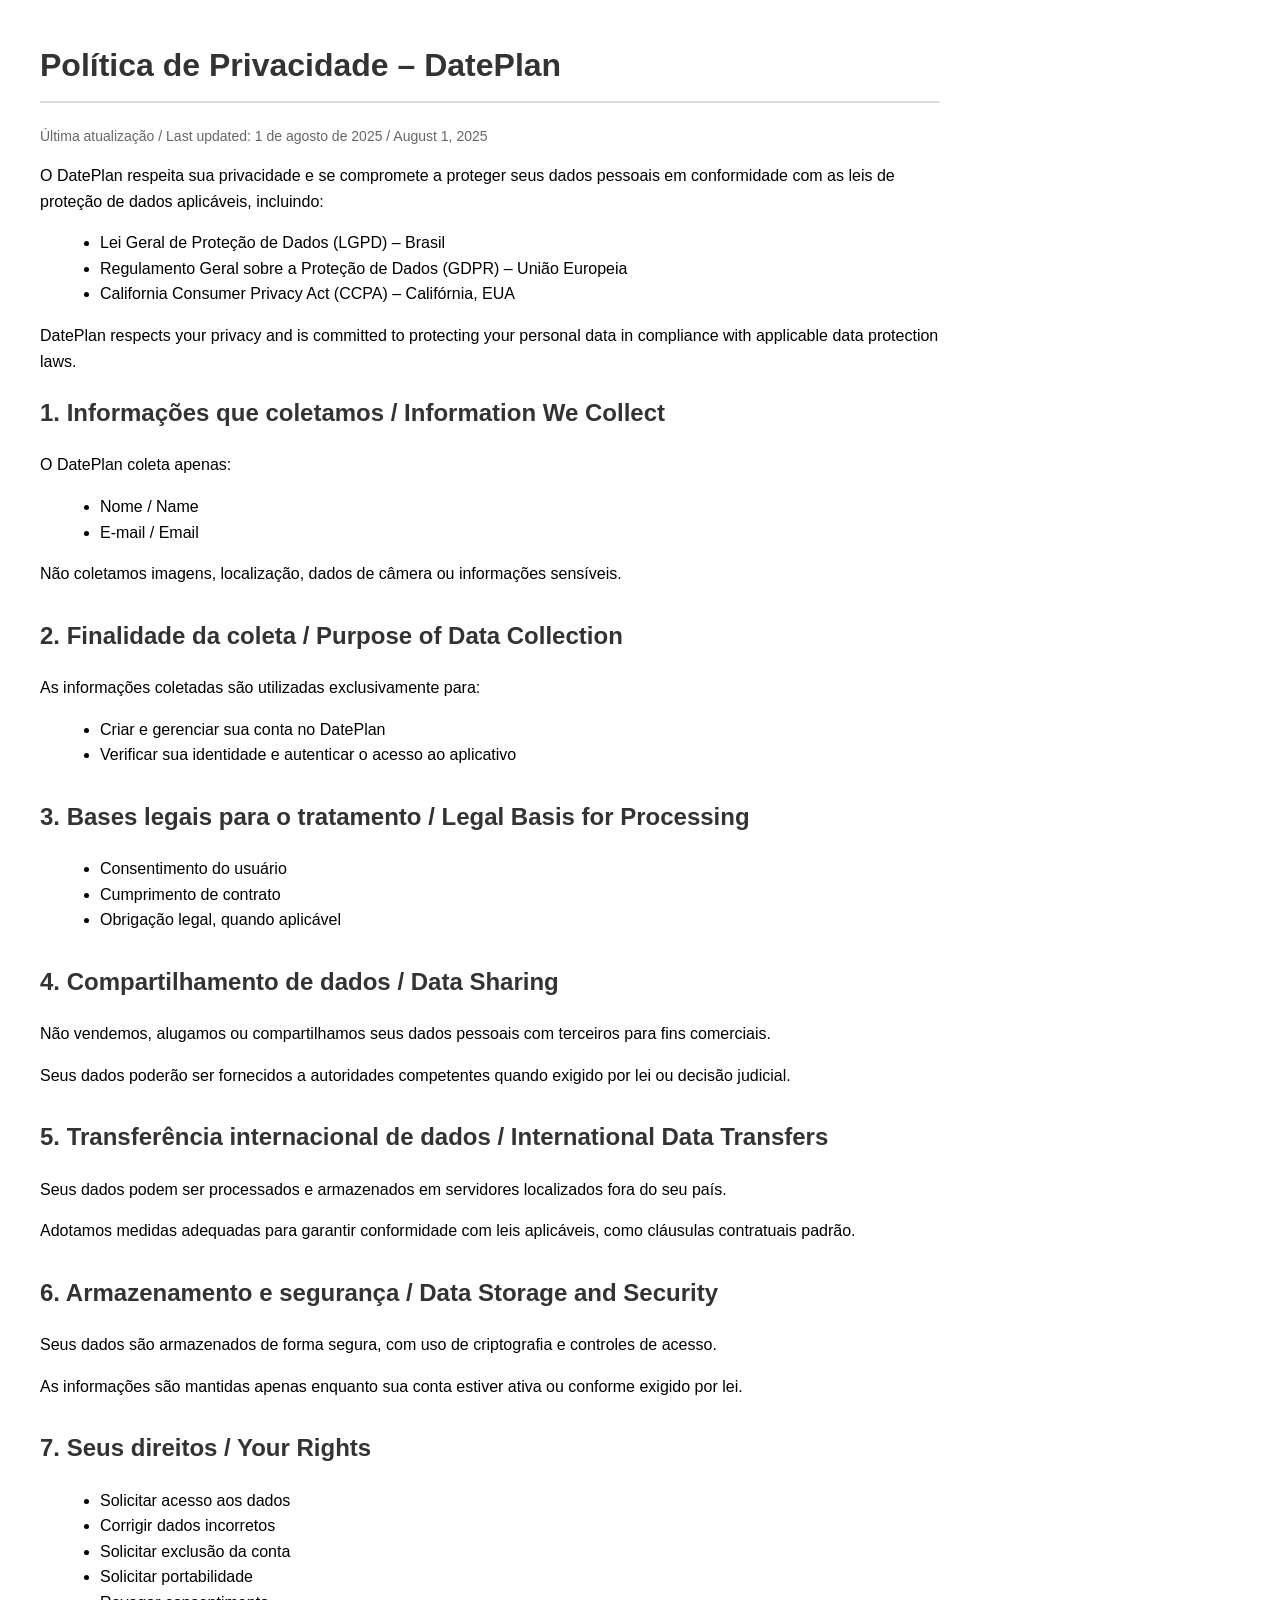
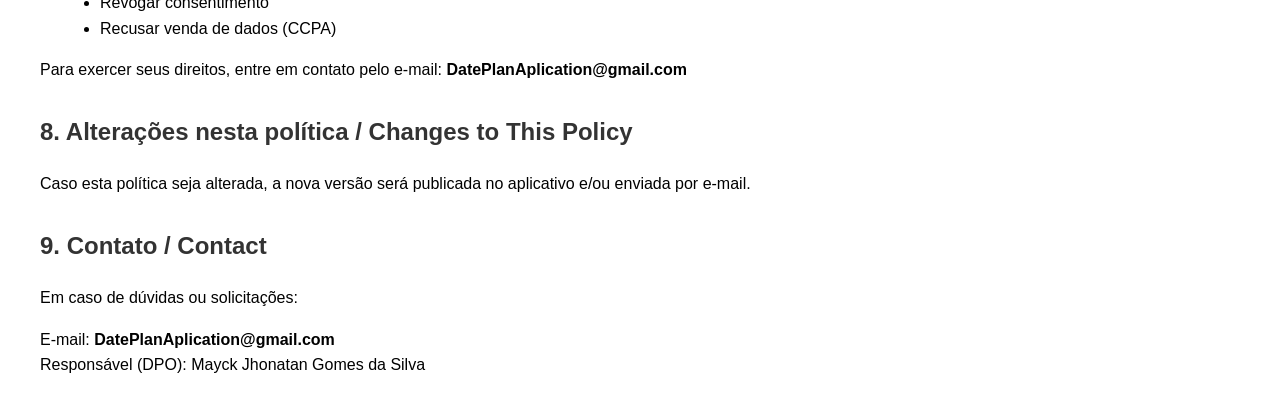
==== composeApp/src/webMain/resources/policy-privacy.html @ c779b58e "feat: added app-ads.txt and policy-privacy.html" ====
<!DOCTYPE html>
<html lang="pt-BR">
<head>
    <meta charset="UTF-8">
    <meta name="viewport" content="width=device-width, initial-scale=1.0">
    <title>Política de Privacidade – DatePlan</title>
    <style>
        body {
            font-family: Arial, sans-serif;
            line-height: 1.6;
            margin: 40px;
            max-width: 900px;
        }
        h1, h2 {
            color: #333;
        }
        h1 {
            border-bottom: 2px solid #ddd;
            padding-bottom: 10px;
        }
        section {
            margin-bottom: 30px;
        }
        ul {
            margin-left: 20px;
        }
        .subtitle {
            color: #666;
            font-size: 14px;
        }
    </style>
</head>
<body>

<h1>Política de Privacidade – DatePlan</h1>
<p class="subtitle">
    Última atualização / Last updated: 1 de agosto de 2025 / August 1, 2025
</p>

<p>
O DatePlan respeita sua privacidade e se compromete a proteger seus dados pessoais em conformidade com as leis de proteção de dados aplicáveis, incluindo:
</p>

<ul>
    <li>Lei Geral de Proteção de Dados (LGPD) – Brasil</li>
    <li>Regulamento Geral sobre a Proteção de Dados (GDPR) – União Europeia</li>
    <li>California Consumer Privacy Act (CCPA) – Califórnia, EUA</li>
</ul>

<p>
DatePlan respects your privacy and is committed to protecting your personal data in compliance with applicable data protection laws.
</p>

<section>
    <h2>1. Informações que coletamos / Information We Collect</h2>
    <p>O DatePlan coleta apenas:</p>
    <ul>
        <li>Nome / Name</li>
        <li>E-mail / Email</li>
    </ul>
    <p>Não coletamos imagens, localização, dados de câmera ou informações sensíveis.</p>
</section>

<section>
    <h2>2. Finalidade da coleta / Purpose of Data Collection</h2>
    <p>As informações coletadas são utilizadas exclusivamente para:</p>
    <ul>
        <li>Criar e gerenciar sua conta no DatePlan</li>
        <li>Verificar sua identidade e autenticar o acesso ao aplicativo</li>
    </ul>
</section>

<section>
    <h2>3. Bases legais para o tratamento / Legal Basis for Processing</h2>
    <ul>
        <li>Consentimento do usuário</li>
        <li>Cumprimento de contrato</li>
        <li>Obrigação legal, quando aplicável</li>
    </ul>
</section>

<section>
    <h2>4. Compartilhamento de dados / Data Sharing</h2>
    <p>
        Não vendemos, alugamos ou compartilhamos seus dados pessoais com terceiros para fins comerciais.
    </p>
    <p>
        Seus dados poderão ser fornecidos a autoridades competentes quando exigido por lei ou decisão judicial.
    </p>
</section>

<section>
    <h2>5. Transferência internacional de dados / International Data Transfers</h2>
    <p>
        Seus dados podem ser processados e armazenados em servidores localizados fora do seu país.
    </p>
    <p>
        Adotamos medidas adequadas para garantir conformidade com leis aplicáveis, como cláusulas contratuais padrão.
    </p>
</section>

<section>
    <h2>6. Armazenamento e segurança / Data Storage and Security</h2>
    <p>
        Seus dados são armazenados de forma segura, com uso de criptografia e controles de acesso.
    </p>
    <p>
        As informações são mantidas apenas enquanto sua conta estiver ativa ou conforme exigido por lei.
    </p>
</section>

<section>
    <h2>7. Seus direitos / Your Rights</h2>
    <ul>
        <li>Solicitar acesso aos dados</li>
        <li>Corrigir dados incorretos</li>
        <li>Solicitar exclusão da conta</li>
        <li>Solicitar portabilidade</li>
        <li>Revogar consentimento</li>
        <li>Recusar venda de dados (CCPA)</li>
    </ul>
    <p>
        Para exercer seus direitos, entre em contato pelo e-mail:
        <strong>DatePlanAplication@gmail.com</strong>
    </p>
</section>

<section>
    <h2>8. Alterações nesta política / Changes to This Policy</h2>
    <p>
        Caso esta política seja alterada, a nova versão será publicada no aplicativo e/ou enviada por e-mail.
    </p>
</section>

<section>
    <h2>9. Contato / Contact</h2>
    <p>
        Em caso de dúvidas ou solicitações:
    </p>
    <p>
        E-mail: <strong>DatePlanAplication@gmail.com</strong><br>
        Responsável (DPO): Mayck Jhonatan Gomes da Silva
    </p>
</section>

</body>
</html>
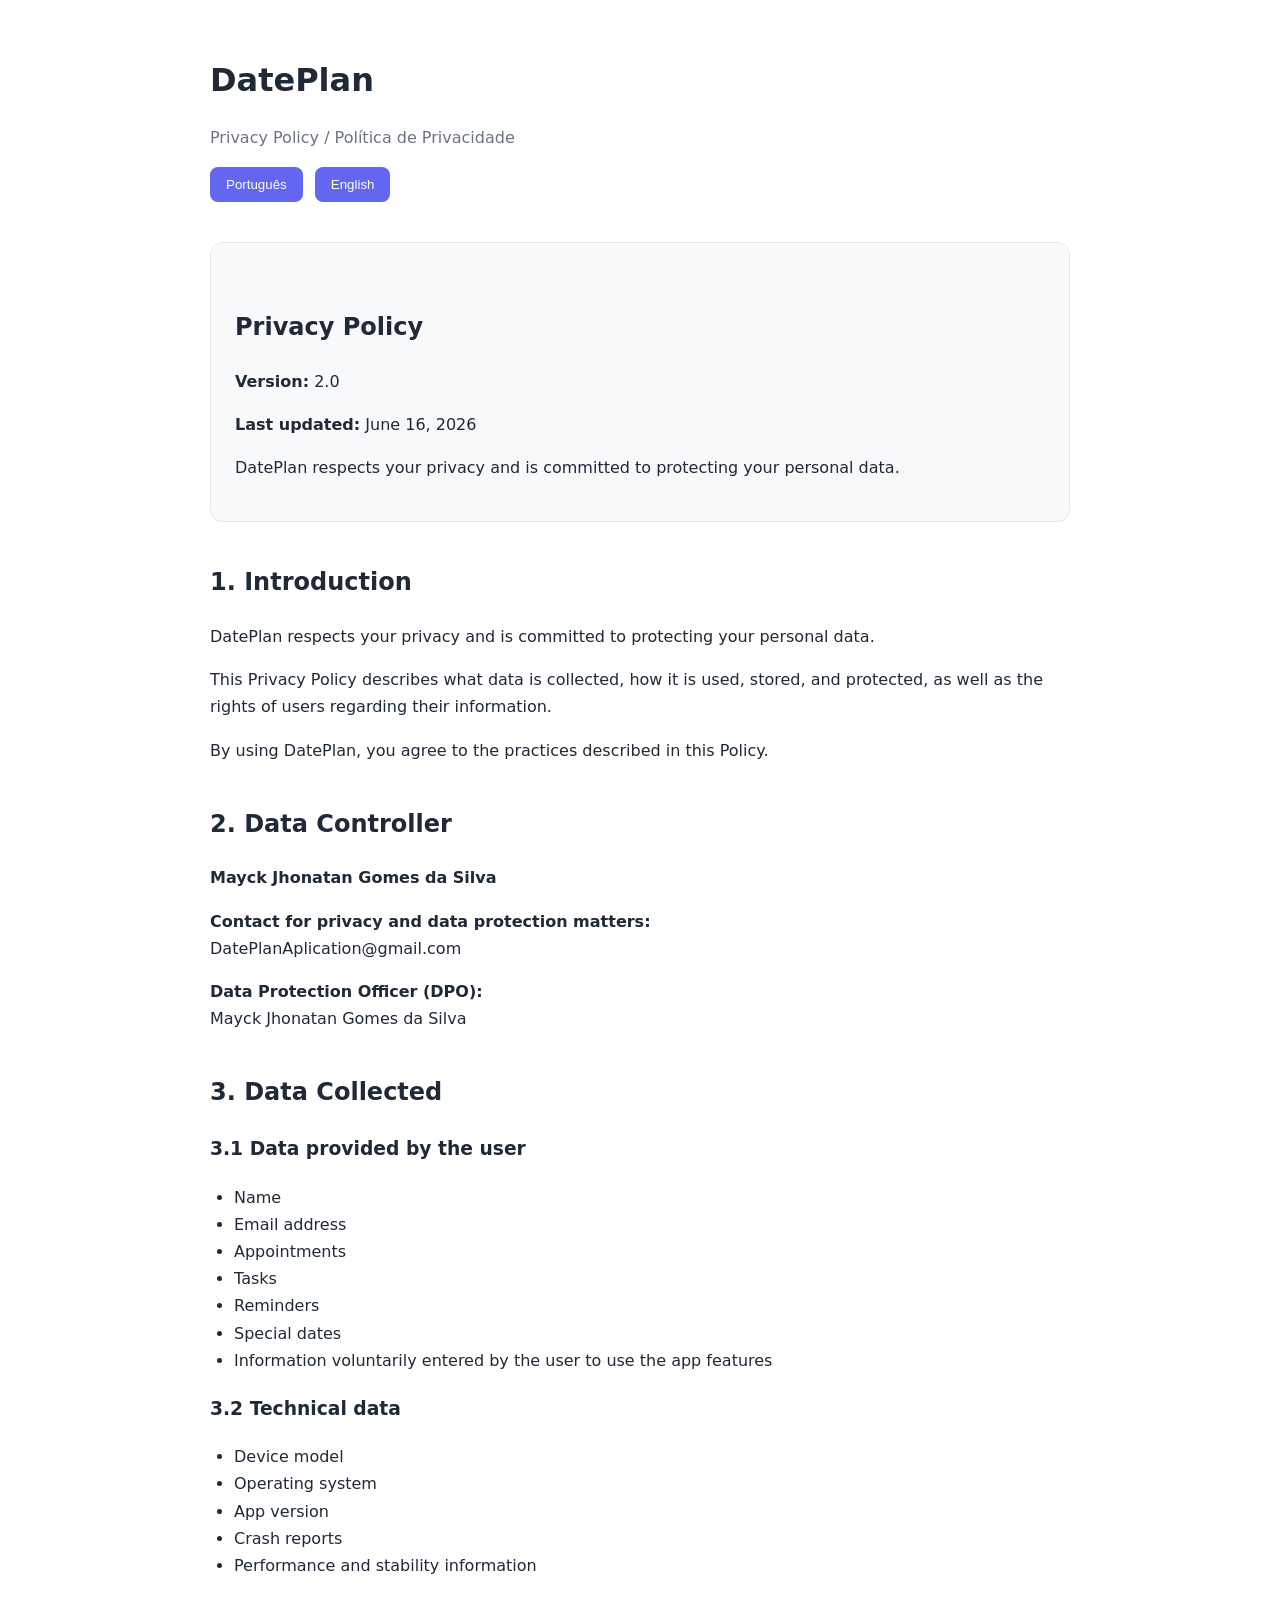
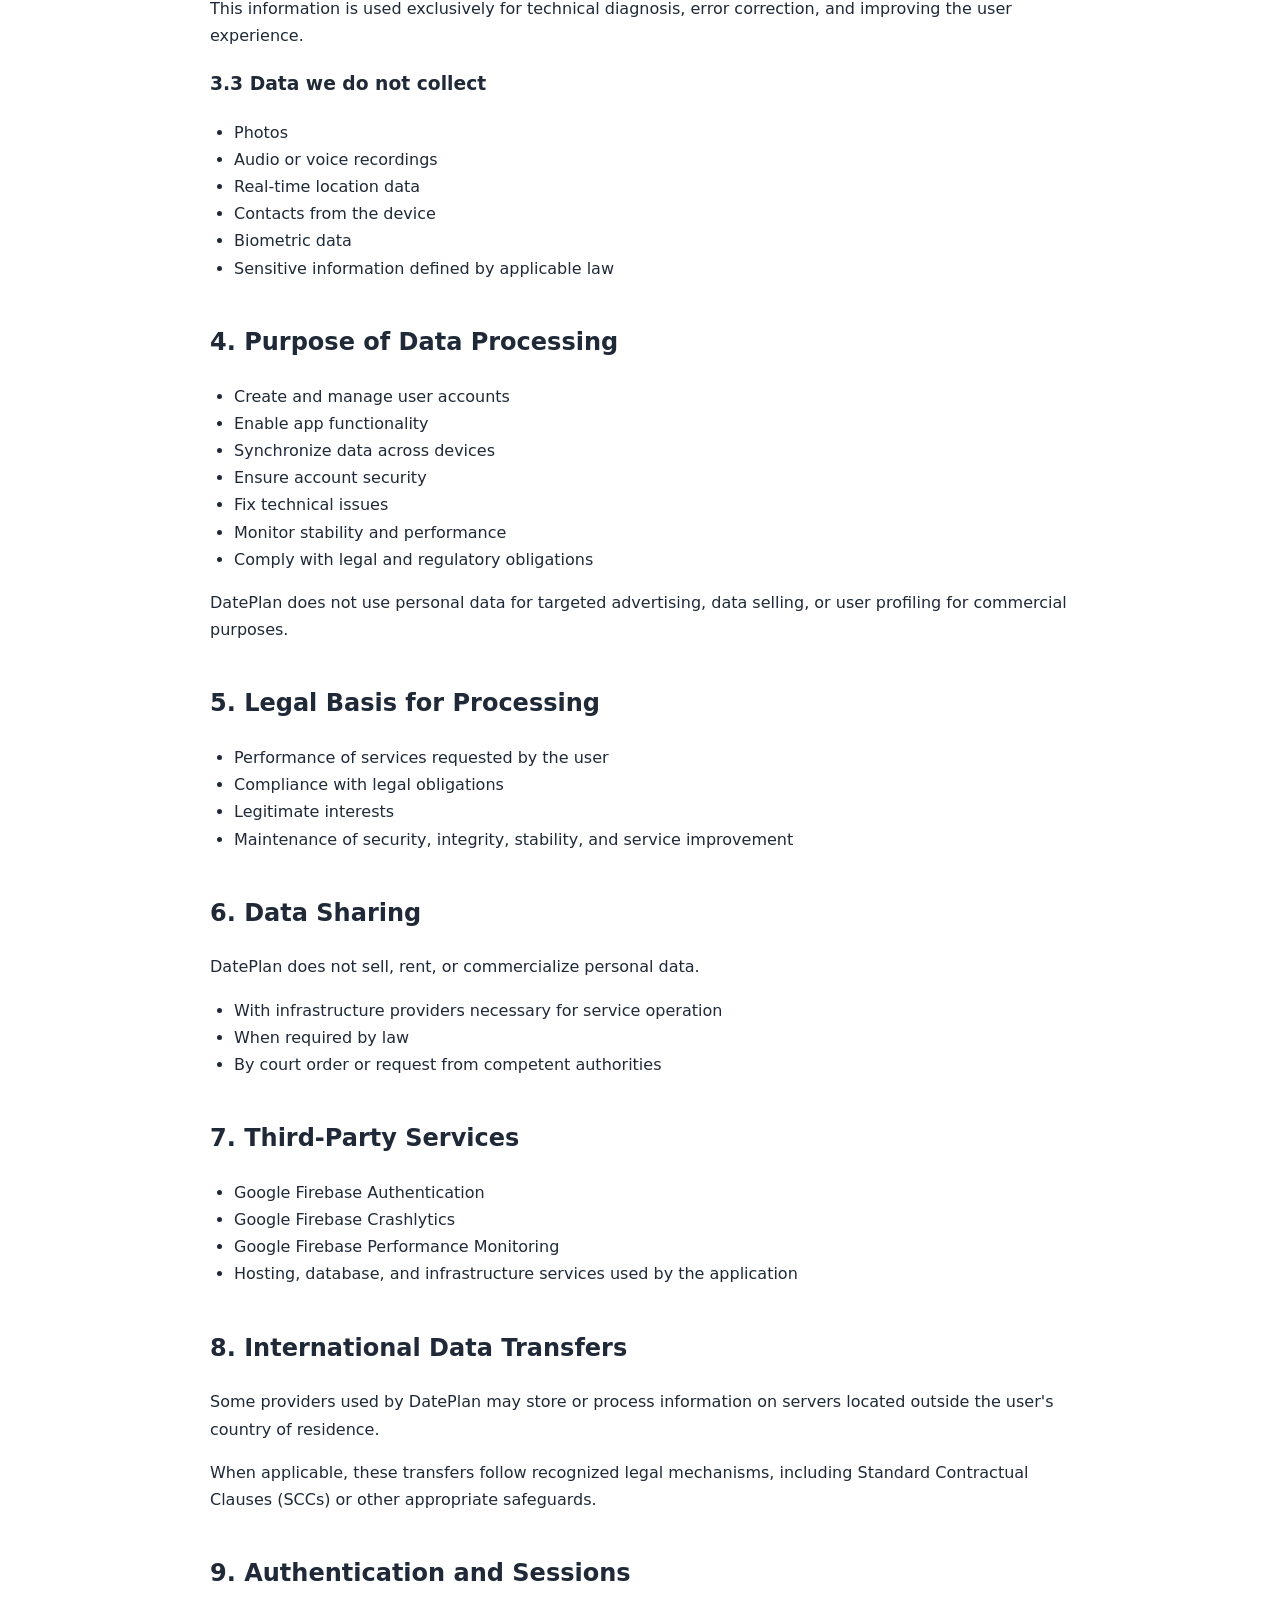
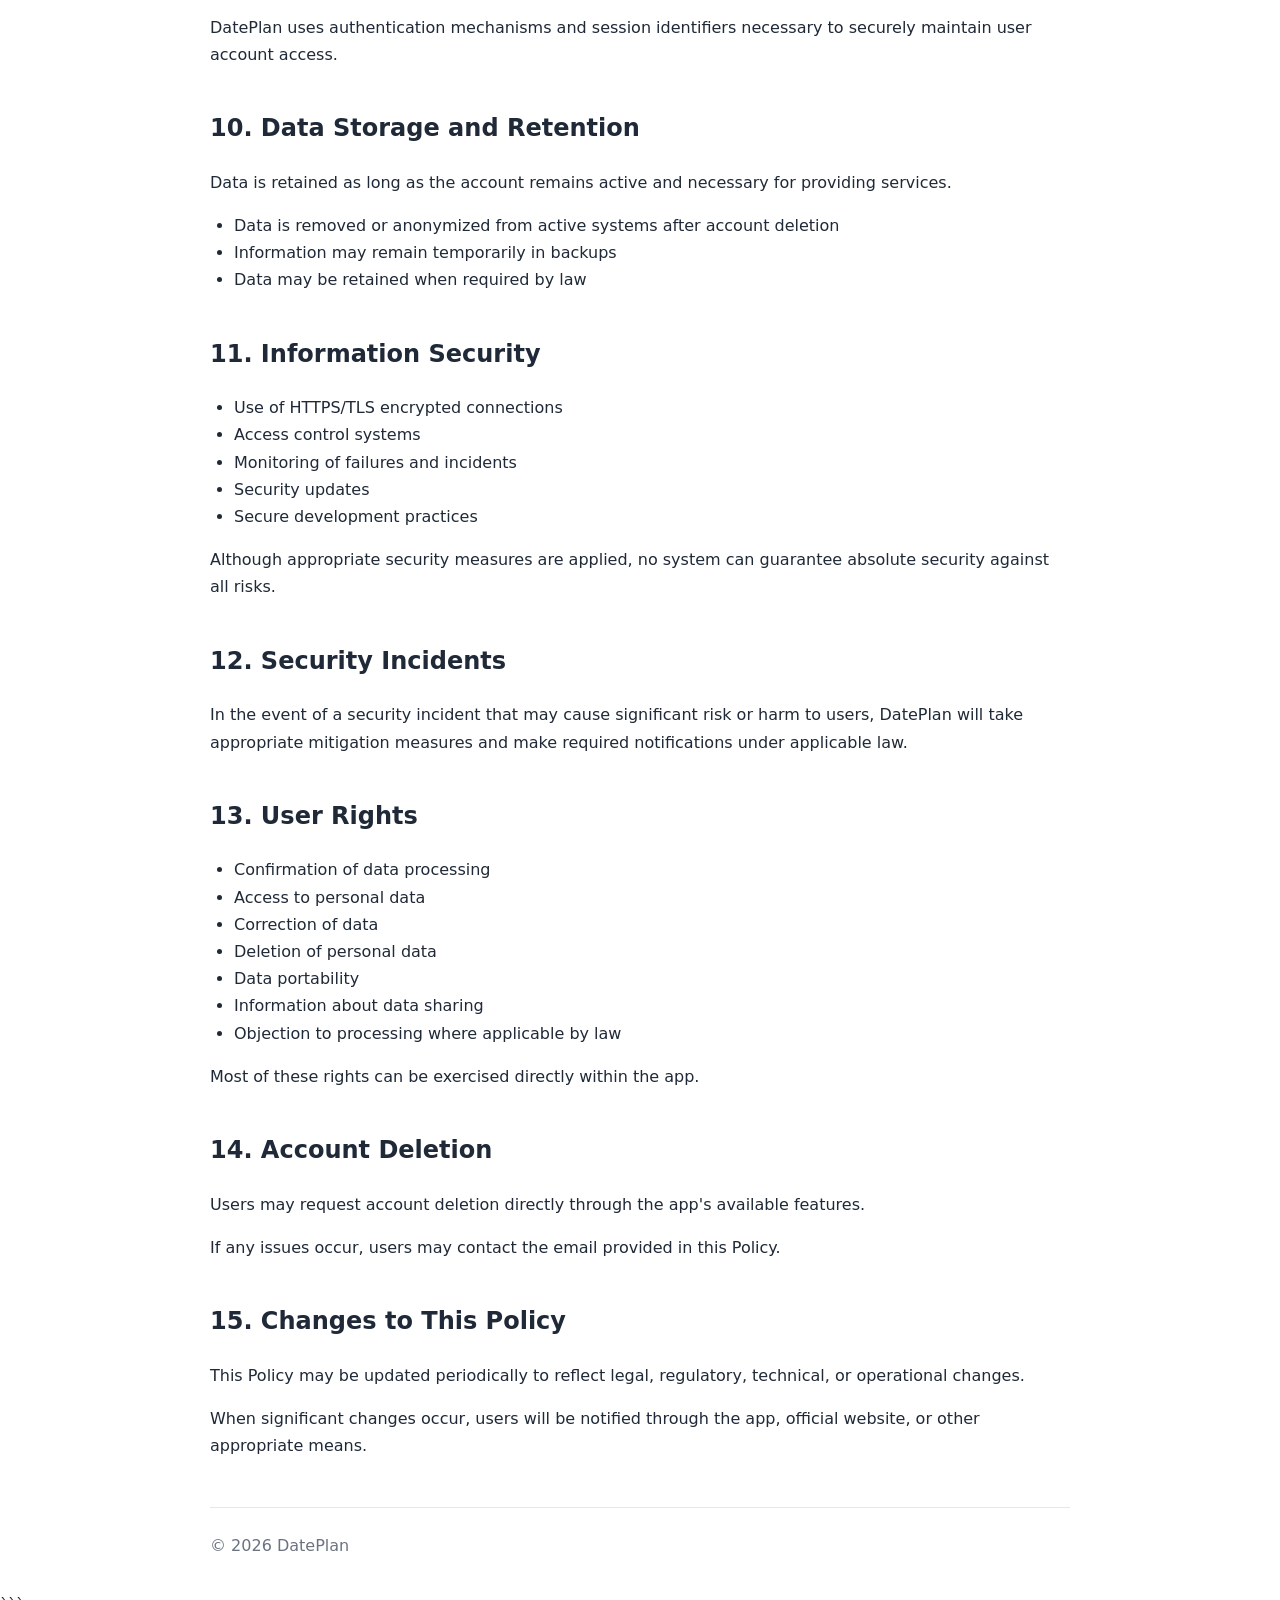
==== commit 767c801a: "feat: update policy privacy feat: added terms of use" ====
--- a/composeApp/src/webMain/resources/policy-privacy.html
+++ b/composeApp/src/webMain/resources/policy-privacy.html
@@ -3,145 +3,457 @@
 <head>
     <meta charset="UTF-8">
     <meta name="viewport" content="width=device-width, initial-scale=1.0">
-    <title>Política de Privacidade – DatePlan</title>
+
+    <title>DatePlan Privacy Policy</title>
+
     <style>
-        body {
-            font-family: Arial, sans-serif;
-            line-height: 1.6;
-            margin: 40px;
-            max-width: 900px;
-        }
-        h1, h2 {
-            color: #333;
-        }
-        h1 {
-            border-bottom: 2px solid #ddd;
-            padding-bottom: 10px;
-        }
-        section {
-            margin-bottom: 30px;
-        }
-        ul {
-            margin-left: 20px;
-        }
-        .subtitle {
-            color: #666;
-            font-size: 14px;
+        :root{
+            --bg:#ffffff;
+            --surface:#f8f9fa;
+            --text:#1f2937;
+            --secondary:#6b7280;
+            --border:#e5e7eb;
+            --accent:#6366f1;
+        }
+
+        @media (prefers-color-scheme: dark){
+            :root{
+                --bg:#0f172a;
+                --surface:#1e293b;
+                --text:#f8fafc;
+                --secondary:#94a3b8;
+                --border:#334155;
+                --accent:#818cf8;
+            }
+        }
+
+        *{
+            box-sizing:border-box;
+        }
+
+        body{
+            margin:0;
+            font-family:system-ui,-apple-system,BlinkMacSystemFont,sans-serif;
+            background:var(--bg);
+            color:var(--text);
+            line-height:1.7;
+        }
+
+        .container{
+            max-width:900px;
+            margin:auto;
+            padding:32px 20px;
+        }
+
+        header{
+            margin-bottom:40px;
+        }
+
+        h1{
+            margin-bottom:8px;
+        }
+
+        .subtitle{
+            color:var(--secondary);
+        }
+
+        .card{
+            background:var(--surface);
+            border:1px solid var(--border);
+            border-radius:12px;
+            padding:24px;
+            margin-bottom:24px;
+        }
+
+        h2{
+            margin-top:40px;
+        }
+
+        ul{
+            padding-left:24px;
+        }
+
+        .language-selector{
+            display:flex;
+            gap:12px;
+            margin-top:16px;
+        }
+
+        button{
+            border:none;
+            cursor:pointer;
+            padding:10px 16px;
+            border-radius:8px;
+            background:var(--accent);
+            color:white;
+        }
+
+        .hidden{
+            display:none;
+        }
+
+        footer{
+            margin-top:48px;
+            padding-top:24px;
+            border-top:1px solid var(--border);
+            color:var(--secondary);
         }
     </style>
 </head>
+
 <body>
 
-<h1>Política de Privacidade – DatePlan</h1>
-<p class="subtitle">
-    Última atualização / Last updated: 1 de agosto de 2025 / August 1, 2025
-</p>
-
-<p>
-O DatePlan respeita sua privacidade e se compromete a proteger seus dados pessoais em conformidade com as leis de proteção de dados aplicáveis, incluindo:
-</p>
-
-<ul>
-    <li>Lei Geral de Proteção de Dados (LGPD) – Brasil</li>
-    <li>Regulamento Geral sobre a Proteção de Dados (GDPR) – União Europeia</li>
-    <li>California Consumer Privacy Act (CCPA) – Califórnia, EUA</li>
-</ul>
-
-<p>
-DatePlan respects your privacy and is committed to protecting your personal data in compliance with applicable data protection laws.
-</p>
-
-<section>
-    <h2>1. Informações que coletamos / Information We Collect</h2>
-    <p>O DatePlan coleta apenas:</p>
-    <ul>
-        <li>Nome / Name</li>
-        <li>E-mail / Email</li>
-    </ul>
-    <p>Não coletamos imagens, localização, dados de câmera ou informações sensíveis.</p>
-</section>
-
-<section>
-    <h2>2. Finalidade da coleta / Purpose of Data Collection</h2>
-    <p>As informações coletadas são utilizadas exclusivamente para:</p>
-    <ul>
-        <li>Criar e gerenciar sua conta no DatePlan</li>
-        <li>Verificar sua identidade e autenticar o acesso ao aplicativo</li>
-    </ul>
-</section>
-
-<section>
-    <h2>3. Bases legais para o tratamento / Legal Basis for Processing</h2>
-    <ul>
-        <li>Consentimento do usuário</li>
-        <li>Cumprimento de contrato</li>
-        <li>Obrigação legal, quando aplicável</li>
-    </ul>
-</section>
-
-<section>
-    <h2>4. Compartilhamento de dados / Data Sharing</h2>
-    <p>
-        Não vendemos, alugamos ou compartilhamos seus dados pessoais com terceiros para fins comerciais.
-    </p>
-    <p>
-        Seus dados poderão ser fornecidos a autoridades competentes quando exigido por lei ou decisão judicial.
-    </p>
-</section>
-
-<section>
-    <h2>5. Transferência internacional de dados / International Data Transfers</h2>
-    <p>
-        Seus dados podem ser processados e armazenados em servidores localizados fora do seu país.
-    </p>
-    <p>
-        Adotamos medidas adequadas para garantir conformidade com leis aplicáveis, como cláusulas contratuais padrão.
-    </p>
-</section>
-
-<section>
-    <h2>6. Armazenamento e segurança / Data Storage and Security</h2>
-    <p>
-        Seus dados são armazenados de forma segura, com uso de criptografia e controles de acesso.
-    </p>
-    <p>
-        As informações são mantidas apenas enquanto sua conta estiver ativa ou conforme exigido por lei.
-    </p>
-</section>
-
-<section>
-    <h2>7. Seus direitos / Your Rights</h2>
-    <ul>
-        <li>Solicitar acesso aos dados</li>
-        <li>Corrigir dados incorretos</li>
-        <li>Solicitar exclusão da conta</li>
-        <li>Solicitar portabilidade</li>
-        <li>Revogar consentimento</li>
-        <li>Recusar venda de dados (CCPA)</li>
-    </ul>
-    <p>
-        Para exercer seus direitos, entre em contato pelo e-mail:
-        <strong>DatePlanAplication@gmail.com</strong>
-    </p>
-</section>
-
-<section>
-    <h2>8. Alterações nesta política / Changes to This Policy</h2>
-    <p>
-        Caso esta política seja alterada, a nova versão será publicada no aplicativo e/ou enviada por e-mail.
-    </p>
-</section>
-
-<section>
-    <h2>9. Contato / Contact</h2>
-    <p>
-        Em caso de dúvidas ou solicitações:
-    </p>
-    <p>
-        E-mail: <strong>DatePlanAplication@gmail.com</strong><br>
-        Responsável (DPO): Mayck Jhonatan Gomes da Silva
-    </p>
-</section>
+<div class="container">
+
+    <header>
+        <h1>DatePlan</h1>
+        <p class="subtitle">
+            Privacy Policy / Política de Privacidade
+        </p>
+
+        <div class="language-selector">
+            <button onclick="showLanguage('pt')">Português</button>
+            <button onclick="showLanguage('en')">English</button>
+        </div>
+    </header>
+
+    <!-- PORTUGUÊS -->
+    <div id="pt">
+
+        <div class="card">
+            <h2>Política de Privacidade</h2>
+
+            <p><strong>Versão:</strong> 2.0</p>
+            <p><strong>Última atualização:</strong> 16 de junho de 2026</p>
+
+            <p>
+                O DatePlan respeita a sua privacidade e está comprometido com a proteção
+                dos seus dados pessoais.
+            </p>
+        </div>
+
+        <h2>1. Introdução</h2>
+        <p> O DatePlan respeita a sua privacidade e está comprometido com a proteção dos seus dados pessoais. </p>
+        <p> Esta Política de Privacidade descreve quais dados são coletados, como são utilizados, armazenados e protegidos, bem como os direitos dos usuários em relação às suas informações. </p>
+        <p> Ao utilizar o DatePlan, você concorda com as práticas descritas nesta Política. </p>
+
+        <h2>2. Controlador dos Dados</h2>
+        <p> <strong>Mayck Jhonatan Gomes da Silva</strong> </p>
+        <p> <strong>Contato para assuntos relacionados à privacidade e proteção de dados:</strong><br> DatePlanAplication@gmail.com </p>
+        <p> <strong>Encarregado pelo tratamento de dados (DPO):</strong><br> Mayck Jhonatan Gomes da Silva </p>
+
+        <h2>3. Dados Coletados</h2>
+        <h3>3.1 Dados fornecidos pelo usuário</h3>
+        <ul>
+            <li>Nome</li>
+            <li>Endereço de e-mail</li>
+            <li>Compromissos</li>
+            <li>Tarefas</li>
+            <li>Lembretes</li>
+            <li>Datas especiais</li>
+            <li>Informações inseridas voluntariamente pelo usuário para utilização dos recursos disponibilizados pelo aplicativo</li>
+        </ul>
+
+        <h3>3.2 Dados técnicos</h3>
+        <ul>
+            <li>Modelo do dispositivo</li>
+            <li>Sistema operacional</li>
+            <li>Versão do aplicativo</li>
+            <li>Relatórios de falhas</li>
+            <li>Informações de desempenho e estabilidade da aplicação</li>
+        </ul>
+        <p> Essas informações são utilizadas exclusivamente para diagnóstico técnico, correção de erros e aprimoramento da experiência do usuário. </p>
+
+        <h3>3.3 Dados que não coletamos</h3>
+        <ul>
+            <li>Fotografias</li>
+            <li>Áudio ou gravações de voz</li>
+            <li>Dados de localização em tempo real</li>
+            <li>Informações de contatos do dispositivo</li>
+            <li>Dados biométricos</li>
+            <li>Informações sensíveis definidas pela legislação aplicável</li>
+        </ul>
+
+        <h2>4. Finalidade do Tratamento dos Dados</h2>
+        <ul>
+            <li>Criar e gerenciar contas de usuário</li>
+            <li>Permitir o uso das funcionalidades do aplicativo</li>
+            <li>Sincronizar informações entre dispositivos</li>
+            <li>Garantir a segurança da conta</li>
+            <li>Corrigir falhas técnicas</li>
+            <li>Monitorar estabilidade e desempenho da aplicação</li>
+            <li>Cumprir obrigações legais e regulatórias</li>
+        </ul>
+        <p> O DatePlan não utiliza dados pessoais para publicidade direcionada, venda de dados ou perfilamento comercial de usuários. </p>
+
+        <h2>5. Bases Legais para o Tratamento</h2>
+        <ul>
+            <li>Execução dos serviços solicitados pelo usuário</li>
+            <li>Cumprimento de obrigações legais</li>
+            <li>Exercício regular de direitos</li>
+            <li>Legítimo interesse para manutenção da segurança, integridade, estabilidade e melhoria dos serviços</li>
+        </ul>
+
+        <h2>6. Compartilhamento de Dados</h2>
+        <p> O DatePlan não vende, aluga ou comercializa dados pessoais. </p>
+        <ul>
+            <li>Com provedores de infraestrutura necessários para operação do serviço</li>
+            <li>Quando exigido por lei</li>
+            <li>Mediante ordem judicial ou solicitação de autoridade competente</li>
+        </ul>
+
+        <h2>7. Serviços de Terceiros</h2>
+        <ul>
+            <li>Google Firebase Authentication</li>
+            <li>Google Firebase Crashlytics</li>
+            <li>Google Firebase Performance Monitoring</li>
+            <li>Serviços de hospedagem, banco de dados e infraestrutura utilizados pela aplicação</li>
+        </ul>
+
+        <h2>8. Transferência Internacional de Dados</h2>
+        <p> Alguns provedores utilizados pelo DatePlan podem armazenar ou processar informações em servidores
+            localizados fora do país de residência do usuário. </p>
+        <p> Quando aplicável, essas transferências observam mecanismos reconhecidos pela legislação pertinente,
+            incluindo cláusulas contratuais padrão (Standard Contractual Clauses – SCCs) ou outras salvaguardas
+            adequadas. </p>
+
+        <h2>9. Autenticação e Sessões</h2>
+        <p> O DatePlan utiliza mecanismos de autenticação e identificadores de sessão necessários para manter o acesso
+            seguro à conta do usuário. </p>
+
+        <h2>10. Armazenamento e Retenção dos Dados</h2>
+        <p> Os dados serão mantidos enquanto a conta permanecer ativa e forem necessários para prestação dos
+            serviços. </p>
+        <ul>
+            <li>Os dados serão removidos ou anonimizados dos sistemas ativos após exclusão da conta</li>
+            <li>Informações podem permanecer temporariamente em backups</li>
+            <li>Dados podem ser preservados quando exigido por lei</li>
+        </ul>
+
+        <h2>11. Segurança das Informações</h2>
+        <ul>
+            <li>Utilização de conexões protegidas por HTTPS/TLS</li>
+            <li>Controle de acesso aos sistemas</li>
+            <li>Monitoramento de falhas e incidentes</li>
+            <li>Atualizações de segurança</li>
+            <li>Boas práticas de desenvolvimento seguro</li>
+        </ul>
+        <p> Embora sejam adotadas medidas adequadas de proteção, nenhum sistema pode garantir segurança absoluta contra
+            todos os riscos existentes. </p>
+
+        <h2>12. Incidentes de Segurança</h2>
+        <p> Em caso de incidente de segurança que possa acarretar risco ou dano relevante aos usuários, o DatePlan
+            adotará as medidas cabíveis e realizará as comunicações exigidas pela legislação aplicável. </p>
+
+        <h2>13. Direitos do Usuário</h2>
+        <ul>
+            <li>Confirmação da existência de tratamento de dados</li>
+            <li>Acesso aos dados pessoais</li>
+            <li>Correção de dados</li>
+            <li>Exclusão de dados pessoais</li>
+            <li>Portabilidade dos dados</li>
+            <li>Informações sobre compartilhamento de dados</li>
+            <li>Oposição ao tratamento nos casos previstos em lei</li>
+        </ul>
+        <p> Grande parte desses direitos pode ser exercida diretamente através das funcionalidades do aplicativo. </p>
+
+        <h2>14. Exclusão da Conta</h2>
+        <p> O usuário poderá solicitar a exclusão da conta diretamente através das funcionalidades disponibilizadas pelo
+            aplicativo. </p>
+        <p> Caso encontre dificuldades, poderá entrar em contato através do e-mail informado nesta Política. </p>
+
+        <h2>15. Alterações nesta Política</h2>
+        <p> Esta Política poderá ser atualizada periodicamente para refletir alterações legais, regulatórias, técnicas
+            ou operacionais. </p>
+        <p> Sempre que ocorrerem alterações relevantes, os usuários serão informados através do aplicativo, do site
+            oficial ou por outros meios apropriados. </p>
+
+    </div>
+
+    <!-- ENGLISH -->
+    <div id="en" class="hidden">
+
+        <div class="card">
+            <h2>Privacy Policy</h2>
+
+            <p><strong>Version:</strong> 2.0</p>
+            <p><strong>Last updated:</strong> June 16, 2026</p>
+
+            <p>
+                DatePlan respects your privacy and is committed to protecting
+                your personal data.
+            </p>
+        </div>
+
+        <h2>1. Introduction</h2>
+        <p> DatePlan respects your privacy and is committed to protecting your personal data. </p>
+        <p> This Privacy Policy describes what data is collected, how it is used, stored, and protected, as well as the rights of users regarding their information. </p>
+        <p> By using DatePlan, you agree to the practices described in this Policy. </p>
+
+        <h2>2. Data Controller</h2>
+        <p> <strong>Mayck Jhonatan Gomes da Silva</strong> </p>
+        <p> <strong>Contact for privacy and data protection matters:</strong><br> DatePlanAplication@gmail.com </p>
+        <p> <strong>Data Protection Officer (DPO):</strong><br> Mayck Jhonatan Gomes da Silva </p>
+
+        <h2>3. Data Collected</h2>
+        <h3>3.1 Data provided by the user</h3>
+        <ul>
+            <li>Name</li>
+            <li>Email address</li>
+            <li>Appointments</li>
+            <li>Tasks</li>
+            <li>Reminders</li>
+            <li>Special dates</li>
+            <li>Information voluntarily entered by the user to use the app features</li>
+        </ul>
+
+        <h3>3.2 Technical data</h3>
+        <ul>
+            <li>Device model</li>
+            <li>Operating system</li>
+            <li>App version</li>
+            <li>Crash reports</li>
+            <li>Performance and stability information</li>
+        </ul>
+
+        <p> This information is used exclusively for technical diagnosis, error correction, and improving the user experience. </p>
+
+        <h3>3.3 Data we do not collect</h3>
+        <ul>
+            <li>Photos</li>
+            <li>Audio or voice recordings</li>
+            <li>Real-time location data</li>
+            <li>Contacts from the device</li>
+            <li>Biometric data</li>
+            <li>Sensitive information defined by applicable law</li>
+        </ul>
+
+        <h2>4. Purpose of Data Processing</h2>
+        <ul>
+            <li>Create and manage user accounts</li>
+            <li>Enable app functionality</li>
+            <li>Synchronize data across devices</li>
+            <li>Ensure account security</li>
+            <li>Fix technical issues</li>
+            <li>Monitor stability and performance</li>
+            <li>Comply with legal and regulatory obligations</li>
+        </ul>
+
+        <p> DatePlan does not use personal data for targeted advertising, data selling, or user profiling for commercial purposes. </p>
+
+        <h2>5. Legal Basis for Processing</h2>
+        <ul>
+            <li>Performance of services requested by the user</li>
+            <li>Compliance with legal obligations</li>
+            <li>Legitimate interests</li>
+            <li>Maintenance of security, integrity, stability, and service improvement</li>
+        </ul>
+
+        <h2>6. Data Sharing</h2>
+        <p> DatePlan does not sell, rent, or commercialize personal data. </p>
+        <ul>
+            <li>With infrastructure providers necessary for service operation</li>
+            <li>When required by law</li>
+            <li>By court order or request from competent authorities</li>
+        </ul>
+
+        <h2>7. Third-Party Services</h2>
+        <ul>
+            <li>Google Firebase Authentication</li>
+            <li>Google Firebase Crashlytics</li>
+            <li>Google Firebase Performance Monitoring</li>
+            <li>Hosting, database, and infrastructure services used by the application</li>
+        </ul>
+
+        <h2>8. International Data Transfers</h2>
+        <p> Some providers used by DatePlan may store or process information on servers located outside the user's country of residence. </p>
+        <p> When applicable, these transfers follow recognized legal mechanisms, including Standard Contractual Clauses (SCCs) or other appropriate safeguards. </p>
+
+        <h2>9. Authentication and Sessions</h2>
+        <p> DatePlan uses authentication mechanisms and session identifiers necessary to securely maintain user account access. </p>
+
+        <h2>10. Data Storage and Retention</h2>
+        <p> Data is retained as long as the account remains active and necessary for providing services. </p>
+        <ul>
+            <li>Data is removed or anonymized from active systems after account deletion</li>
+            <li>Information may remain temporarily in backups</li>
+            <li>Data may be retained when required by law</li>
+        </ul>
+
+        <h2>11. Information Security</h2>
+        <ul>
+            <li>Use of HTTPS/TLS encrypted connections</li>
+            <li>Access control systems</li>
+            <li>Monitoring of failures and incidents</li>
+            <li>Security updates</li>
+            <li>Secure development practices</li>
+        </ul>
+
+        <p> Although appropriate security measures are applied, no system can guarantee absolute security against all risks. </p>
+
+        <h2>12. Security Incidents</h2>
+        <p> In the event of a security incident that may cause significant risk or harm to users, DatePlan will take appropriate mitigation measures and make required notifications under applicable law. </p>
+
+        <h2>13. User Rights</h2>
+        <ul>
+            <li>Confirmation of data processing</li>
+            <li>Access to personal data</li>
+            <li>Correction of data</li>
+            <li>Deletion of personal data</li>
+            <li>Data portability</li>
+            <li>Information about data sharing</li>
+            <li>Objection to processing where applicable by law</li>
+        </ul>
+
+        <p> Most of these rights can be exercised directly within the app. </p>
+
+        <h2>14. Account Deletion</h2>
+        <p> Users may request account deletion directly through the app's available features. </p>
+        <p> If any issues occur, users may contact the email provided in this Policy. </p>
+
+        <h2>15. Changes to This Policy</h2>
+        <p> This Policy may be updated periodically to reflect legal, regulatory, technical, or operational changes. </p>
+        <p> When significant changes occur, users will be notified through the app, official website, or other appropriate means. </p>
+
+
+    </div>
+
+    <footer>
+        © 2026 DatePlan
+    </footer>
+
+</div>
+
+<script>
+    function showLanguage(lang){
+        document.getElementById('pt').classList.add('hidden');
+        document.getElementById('en').classList.add('hidden');
+
+        document.getElementById(lang).classList.remove('hidden');
+
+        localStorage.setItem('dateplan_lang', lang);
+    }
+
+    document.addEventListener('DOMContentLoaded', () => {
+        const saved =
+            localStorage.getItem('dateplan_lang');
+
+        if(saved){
+            showLanguage(saved);
+            return;
+        }
+
+        const browserLang =
+            navigator.language.toLowerCase();
+
+        if(browserLang.startsWith('pt')){
+            showLanguage('pt');
+        }else{
+            showLanguage('en');
+        }
+    });
+</script>
 
 </body>
-</html>+</html>
+```
